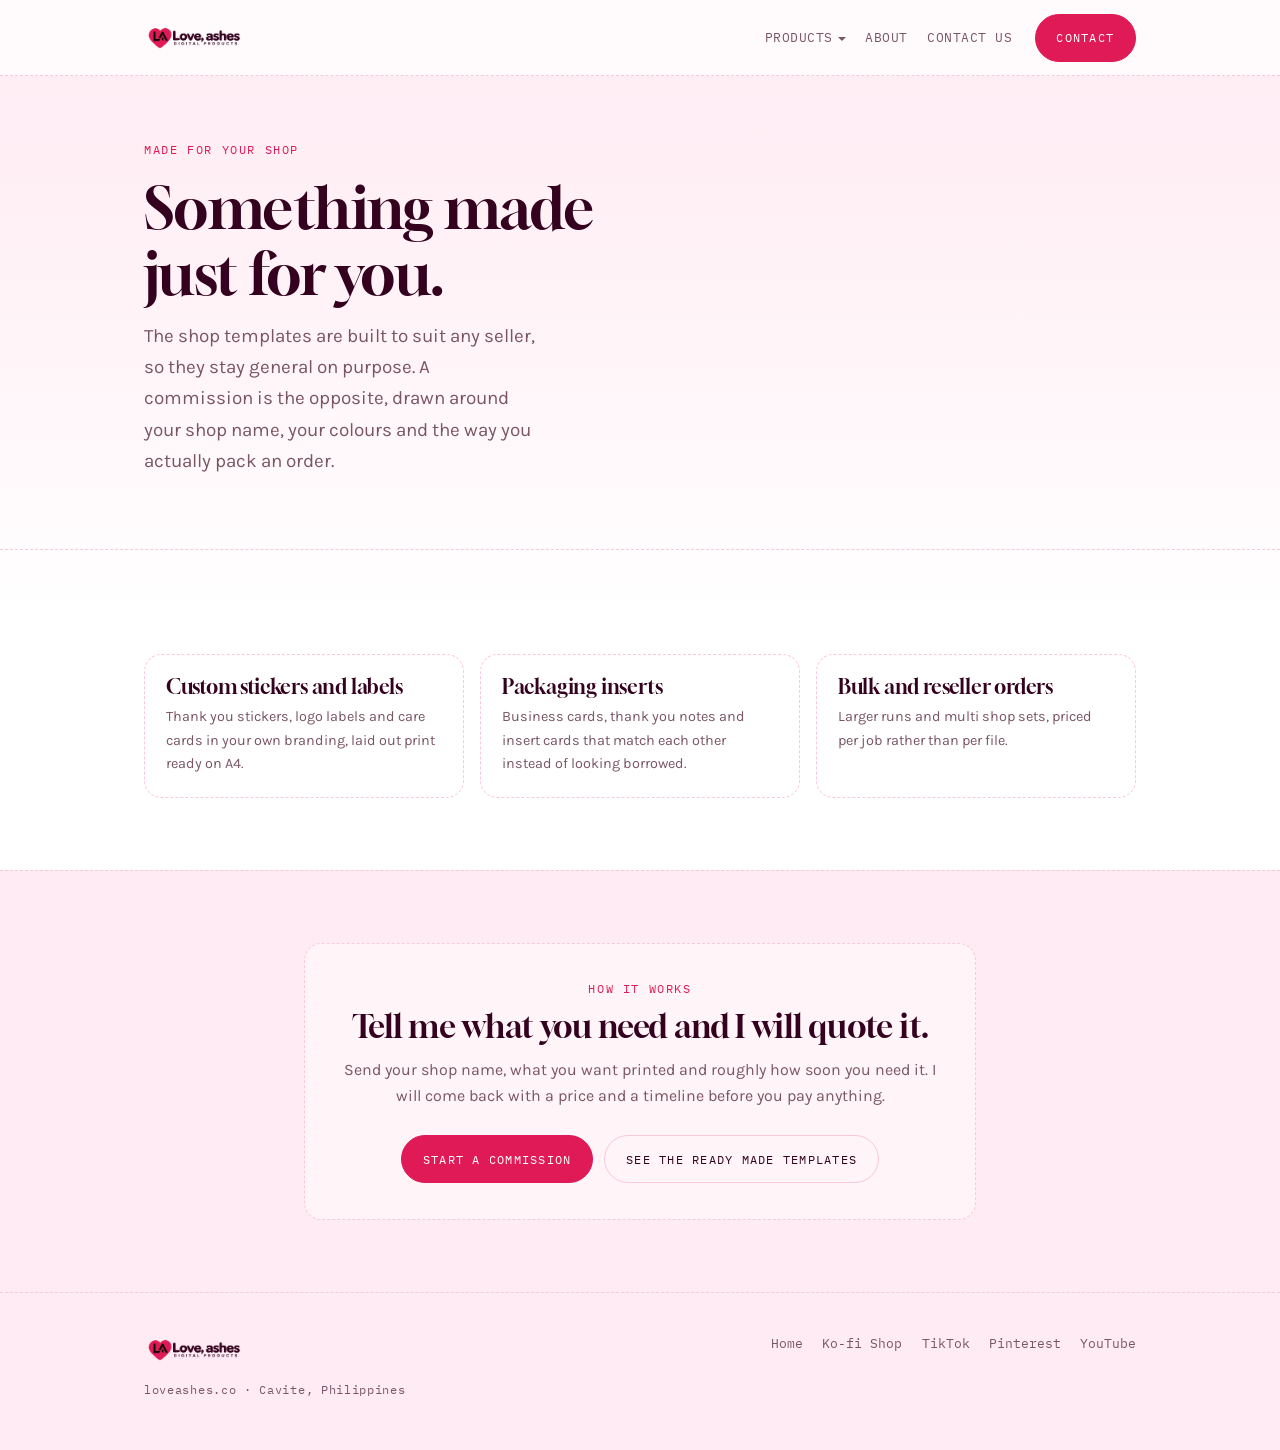
==== commissions.html @ 55d274c1 "Add product sections, mobile menu and PayPal; drop free sample offers Nav: Products becomes a dropdo" ====
<!doctype html>
<html lang="en">
<head>
<meta charset="utf-8">
<meta name="viewport" content="width=device-width, initial-scale=1, viewport-fit=cover">
<title>Commissions &middot; Love, Ashes</title>
<meta name="description" content="Custom printable templates made to order: your own stickers, labels, cards and packaging inserts.">
<link rel="stylesheet" href="https://fonts.googleapis.com/css2?family=Gloock&family=Karla:ital,wght@0,400;0,500;0,700;1,400&family=IBM+Plex+Mono:wght@400;500&display=swap">
<link rel="stylesheet" href="styles.css">
<style>
:root{padding-top:env(safe-area-inset-top,0px);padding-bottom:env(safe-area-inset-bottom,0px)}
[hidden]{display:none!important}
.note{
  border:1.5px dashed var(--cut);border-radius:1.1rem;background:var(--wash);
  padding:clamp(1.4rem,4vw,2.2rem);max-width:42rem;margin:0 auto;text-align:center;
}
.linkcards{display:grid;grid-template-columns:repeat(auto-fit,minmax(14rem,1fr));gap:1rem;margin-top:2rem}
.linkcard{
  display:block;text-decoration:none;padding:1.3rem;
  border:1.5px dashed var(--cut);border-radius:1.1rem;background:var(--card);
  transition:transform .25s ease,box-shadow .25s ease,border-color .25s ease;
}
.linkcard:hover{transform:translateY(-4px);box-shadow:var(--lift);border-color:var(--rose)}
.linkcard h3{font-size:1.25rem;margin-bottom:.4rem}
.linkcard p{color:var(--ink-soft);font-size:.9rem}
</style>
</head>
<body>


<nav>
  <div class="wrap navin">
    <a class="mark" href="index.html">
      <img src="img/logo.webp" alt="Love, ashes. Digital products." width="2000" height="667">
    </a>
    <div class="navlinks">
      <span class="hasmenu">
        <a href="products.html" aria-haspopup="true">Products<span class="caret" aria-hidden="true"></span></a>
        <span class="menu">
          <a href="products.html">Digital Products</a>
          <a href="keychains.html">Keychains</a>
          <a href="tiktok-finds.html">TikTok Finds</a>
          <a href="commissions.html">Commissions</a>
        </span>
      </span>
      <a href="index.html#about">About</a>
      <a href="contact.html">Contact us</a>
    </div>
    <a class="btn" href="contact.html">Contact</a>
    <button class="burger" type="button" aria-expanded="false" aria-controls="mobilemenu">
      <span class="bars" aria-hidden="true"></span>
      <span class="vh">Menu</span>
    </button>
  </div>
  <div class="mobilemenu" id="mobilemenu" hidden>
    <div class="wrap mm-in">
      <p class="mm-label">Products</p>
      <a href="products.html">Digital Products</a>
      <a href="keychains.html">Keychains</a>
      <a href="tiktok-finds.html">TikTok Finds</a>
      <a href="commissions.html">Commissions</a>
      <p class="mm-label">More</p>
      <a href="index.html#about">About</a>
      <a href="contact.html">Contact us</a>
    </div>
  </div>
</nav>

<header class="hero wrap">
  <p class="spec">Made for your shop</p>
  <h1 style="font-size:clamp(2.3rem,6vw,3.6rem);margin-block:1rem .9rem;max-width:17ch">Something made just for you.</h1>
  <p class="lede">The shop templates are built to suit any seller, so they stay general on purpose. A commission is the opposite, drawn around your shop name, your colours and the way you actually pack an order.</p>
</header>

<section class="band">
  <div class="wrap">
    <div class="linkcards">
      <div class="linkcard" style="cursor:default">
        <h3>Custom stickers and labels</h3>
        <p>Thank you stickers, logo labels and care cards in your own branding, laid out print ready on A4.</p>
      </div>
      <div class="linkcard" style="cursor:default">
        <h3>Packaging inserts</h3>
        <p>Business cards, thank you notes and insert cards that match each other instead of looking borrowed.</p>
      </div>
      <div class="linkcard" style="cursor:default">
        <h3>Bulk and reseller orders</h3>
        <p>Larger runs and multi shop sets, priced per job rather than per file.</p>
      </div>
    </div>
  </div>
</section>

<section class="band tint">
  <div class="wrap">
    <div class="note">
      <p class="spec">How it works</p>
      <h2 style="font-size:clamp(1.5rem,3.4vw,2rem);margin-block:.6rem .8rem">Tell me what you need and I will quote it.</h2>
      <p style="color:var(--ink-soft)">Send your shop name, what you want printed and roughly how soon you need it. I will come back with a price and a timeline before you pay anything.</p>
      <div class="btn-row" style="justify-content:center">
        <a class="btn" href="contact.html">Start a commission</a>
        <a class="btn ghost" href="products.html">See the ready made templates</a>
      </div>
    </div>
  </div>
</section>

<footer>
  <div class="wrap foot">
    <div>
      <a class="mark" href="index.html" style="margin-bottom:.6rem">
        <img src="img/logo.webp" alt="Love, ashes. Digital products." width="2000" height="667">
      </a>
      <br>
      <small>loveashes.co &middot; Cavite, Philippines</small>
    </div>
    <div class="foot-links">
      <a href="index.html">Home</a>
      <a href="https://ko-fi.com/ashesbm">Ko-fi Shop</a>
      <a href="https://www.tiktok.com/@loveashes.co">TikTok</a>
      <a href="https://ph.pinterest.com/ashesavayah/">Pinterest</a>
      <a href="https://www.youtube.com/@Ashesavayah">YouTube</a>
    </div>
  </div>
</footer>

<script>
/* Mobile menu toggle: opens the sheet, closes it on a link, on Escape, on an
   outside tap, and when the viewport grows past the breakpoint where the real
   nav links come back. */
(function(){
  var b=document.querySelector('.burger'), m=document.getElementById('mobilemenu');
  if(!b||!m)return;
  function set(open){b.setAttribute('aria-expanded',open?'true':'false');m.hidden=!open;}
  b.addEventListener('click',function(e){e.stopPropagation();set(m.hidden);});
  m.addEventListener('click',function(e){if(e.target.closest('a'))set(false);});
  document.addEventListener('click',function(e){
    if(!m.hidden&&!m.contains(e.target)&&!b.contains(e.target))set(false);
  });
  document.addEventListener('keydown',function(e){
    if(e.key==='Escape'&&!m.hidden){set(false);b.focus();}
  });
  var mq=window.matchMedia('(min-width:901px)');
  function sync(){if(mq.matches&&!m.hidden)set(false);}
  if(mq.addEventListener)mq.addEventListener('change',sync);else if(mq.addListener)mq.addListener(sync);
  /* belt and braces: some browsers throttle matchMedia in background tabs, and
     the sheet must never be left flagged open once the real nav links return */
  window.addEventListener('resize',sync,{passive:true});
  window.addEventListener('pageshow',sync);
})();
</script>

</body>
</html>
---- styles.css ----
/* Layout: a print shop proof sheet on white. Dashed die-cut lines carry the
   structure; real product sheets sit as cut-out cards on soft pink stock. */
:root{
  /* Sampled from the logo: heart #E01A56, wordmark plum #34021E. */
  --paper:#FFFFFF;
  --blush:#FFEBF3;
  --wash:#FFF4F8;
  --card:#FFFFFF;
  --ink:#34021E;
  --ink-soft:#7A5566;
  --rose:#E01A56;
  --rose-soft:#F79FBC;
  --cut:#FAC8DB;
  --lift:0 10px 30px rgba(224,26,86,.12);
  color-scheme:light;

  --display:"Gloock",Georgia,"Times New Roman",serif;
  --body:"Karla","Helvetica Neue",Arial,sans-serif;
  --spec:"IBM Plex Mono",ui-monospace,"Courier New",monospace;
}
/* This brand commits to one look: white paper and soft pink. The page stays
   light even when the viewer's device is set to dark mode, so every colour is
   declared above and no dark overrides exist. */

*{box-sizing:border-box}
body{
  margin:0;
  /* pink wash down the top of the page, settling into white */
  background:var(--paper);
  background-image:linear-gradient(180deg,var(--blush) 0%,var(--wash) 34%,var(--paper) 62%);
  background-repeat:no-repeat;
  background-size:100% 62rem;
  color:var(--ink);
  font-family:var(--body);
  font-size:1rem;
  line-height:1.65;
  -webkit-font-smoothing:antialiased;
}
body::before{
  content:"";position:fixed;inset:0 0 auto;
  height:env(safe-area-inset-top,0px);z-index:12;background:var(--blush);
}
.wrap{
  max-width:64rem;margin:0 auto;
  padding-left:max(16px,env(safe-area-inset-left,0px));
  padding-right:max(16px,env(safe-area-inset-right,0px));
}
h1,h2,h3{font-family:var(--display);font-weight:400;text-wrap:balance;margin:0;line-height:1.14;letter-spacing:-.01em}
p{margin:0}
a{color:inherit}
img{display:block;max-width:100%}

nav{
  --navpad:.85rem;
  position:sticky;top:env(safe-area-inset-top,0px);z-index:11;
  /* translucent so the pink wash shows through at the top of the page */
  background:rgba(255,255,255,.78);
  -webkit-backdrop-filter:blur(12px);
  backdrop-filter:blur(12px);
  border-bottom:1px dashed var(--cut);
}
/* logo takes the left, everything else packs against the right edge, so the
   links sit beside the Shop button instead of floating in the middle */
.navin{display:flex;align-items:center;justify-content:flex-start;gap:1.4rem;padding-block:var(--navpad)}
.navin>.mark{margin-right:auto}
.mark{display:inline-flex;align-items:center;text-decoration:none;min-width:0}
.mark img{height:2.1rem;width:auto;max-width:min(62vw,15rem)}
@media (max-width:420px){.mark img{height:1.75rem}}
.navlinks{display:flex;align-self:stretch;align-items:center;gap:1.2rem;font-size:.8rem;letter-spacing:.04em;text-transform:uppercase;font-family:var(--spec)}
.navlinks a{text-decoration:none;color:var(--ink-soft);white-space:nowrap}
.navlinks a:hover{color:var(--rose)}
@media (max-width:900px){.navlinks{display:none}}

.spec{font-family:var(--spec);font-size:.72rem;letter-spacing:.14em;text-transform:uppercase;color:var(--rose)}

/* ---- hero ---- */
.hero{padding-block:clamp(2.5rem,7vw,4rem) clamp(2.5rem,7vw,4.5rem)}
/* minmax(0,...) is load bearing: the stack's children are absolutely positioned,
   so it has no intrinsic width, and a bare fr track lets the headline steal the
   whole row and collapse the image column to nothing. */
.hero-grid{
  display:grid;
  grid-template-columns:minmax(0,1.05fr) minmax(0,.95fr);
  gap:clamp(2rem,5vw,3.5rem);align-items:center;
}
@media (max-width:860px){.hero-grid{grid-template-columns:minmax(0,1fr)}}
.hero h1{font-size:clamp(2.5rem,7vw,4.3rem);margin-block:1rem .9rem}
/* the top margin only exists to clear the small label above the headline,
   so drop it when the headline is the first thing in the hero */
.hero h1:first-child{margin-top:0}
.hero h1 em{font-style:italic;color:var(--rose)}
.lede{font-size:clamp(1.02rem,1.9vw,1.18rem);color:var(--ink-soft);max-width:36ch}

/* trust strip */
.trust{
  display:flex;flex-wrap:wrap;gap:.5rem 1.4rem;margin-top:1.7rem;
  padding-top:1.2rem;border-top:1px dashed var(--cut);
  font-family:var(--spec);font-size:.7rem;letter-spacing:.1em;text-transform:uppercase;
  color:var(--ink-soft);
}
.trust span{display:inline-flex;align-items:center;gap:.45rem}
.trust span::before{content:"";width:.4rem;height:.4rem;border-radius:50%;background:var(--rose);flex:none}

/* stacked product shots */
/* width:100% is required. Every child is absolutely positioned, so without an
   explicit width this box has no content to size from and collapses to zero
   (auto margins would also stop it stretching to the grid track). */
.stack{position:relative;width:100%;aspect-ratio:1/1.02}
.stack figure{
  position:absolute;margin:0;width:56%;border-radius:.9rem;overflow:hidden;
  border:1.5px dashed var(--cut);background:var(--blush);box-shadow:var(--lift);
}
.stack figure img{width:100%;height:auto;aspect-ratio:480/679;object-fit:cover}
.stack .s1{left:0;top:2%;transform:rotate(-6deg);z-index:1}
.stack .s2{right:0;top:0;transform:rotate(5deg);z-index:2}
.stack .s3{left:22%;bottom:0;transform:rotate(-1.5deg);z-index:3}
.stack-cap{
  position:absolute;left:0;right:0;bottom:-1.9rem;text-align:center;
  font-family:var(--spec);font-size:.68rem;letter-spacing:.1em;text-transform:uppercase;
  color:var(--ink-soft);
}
@media (max-width:560px){
  .stack{aspect-ratio:auto;display:grid;grid-template-columns:repeat(3,1fr);gap:.6rem}
  .stack figure{position:static;width:auto;transform:none;box-shadow:none}
  .stack-cap{position:static;margin-top:.8rem}
}

.btn{
  display:inline-flex;align-items:center;gap:.5rem;
  font-family:var(--spec);font-size:.78rem;letter-spacing:.1em;text-transform:uppercase;
  text-decoration:none;padding:.8rem 1.3rem;border-radius:2rem;
  background:var(--rose);color:#FFFFFF;border:1.5px solid var(--rose);
  transition:transform .14s ease,opacity .14s ease;
}
.btn:hover{transform:translateY(-1px);opacity:.88}
.btn.ghost{background:transparent;color:var(--ink);border-color:var(--cut)}
.btn.ghost:hover{background:var(--blush);border-color:var(--rose);opacity:1}
.btn-row{display:flex;flex-wrap:wrap;gap:.7rem;margin-top:1.6rem}
.btn:focus-visible,button:focus-visible,a:focus-visible{outline:2px solid var(--rose);outline-offset:3px}

.band{border-top:1px dashed var(--cut);padding-block:clamp(2.75rem,7vw,4.5rem)}
.band.tint{background:var(--blush)}
.band-head{max-width:46ch;margin-bottom:2.25rem}
.band-head h2{font-size:clamp(1.8rem,4.2vw,2.7rem);margin-block:.7rem .7rem}
.band-head p{color:var(--ink-soft)}

/* ---- product cards ---- */
.grid{display:grid;grid-template-columns:repeat(auto-fit,minmax(16rem,1fr));gap:1.4rem}
.item{position:relative;min-width:0;background:var(--card);border:1.5px dashed var(--cut);border-radius:1.1rem;overflow:hidden;display:flex;flex-direction:column}
.item.pick{border-style:solid;border-color:var(--rose);border-width:2px}
.shotwrap{background:var(--blush);border-bottom:1px dashed var(--cut)}
.shotwrap img{width:100%;height:auto;aspect-ratio:480/679;object-fit:cover;max-width:100%}
.item-body{padding:1.15rem 1.25rem 1.35rem;display:flex;flex-direction:column;gap:.45rem;flex:1}
.item h4{font-family:var(--display);font-weight:400;font-size:1.2rem;margin:0;line-height:1.2}
.item p{font-size:.88rem;color:var(--ink-soft);flex:1}
.item .price{font-family:var(--spec);font-size:1rem;font-weight:500;color:var(--rose);font-variant-numeric:tabular-nums}
.item .tags{font-family:var(--spec);font-size:.67rem;letter-spacing:.1em;text-transform:uppercase;color:var(--ink-soft)}
.flag{position:absolute;top:.9rem;right:.9rem;z-index:2;background:var(--rose);color:#FFFFFF;font-family:var(--spec);font-size:.62rem;letter-spacing:.12em;text-transform:uppercase;padding:.25rem .65rem;border-radius:1rem}

/* ---- bundle ---- */
.bundle{border:2px solid var(--rose);border-radius:1.2rem;background:var(--card);padding:clamp(1.5rem,4vw,2.5rem);display:grid;grid-template-columns:1fr auto;gap:2rem;align-items:center}
@media (max-width:760px){.bundle{grid-template-columns:1fr}}
.bundle h2{font-size:clamp(1.7rem,4vw,2.4rem);margin-bottom:.6rem}
.bundle ul{margin:.9rem 0 0;padding-left:1.1rem;color:var(--ink-soft);font-size:.92rem;columns:2;column-gap:1.6rem}
@media (max-width:520px){.bundle ul{columns:1}}
.bundle li{margin-bottom:.2rem;break-inside:avoid}
.bundle-price{text-align:right}
@media (max-width:760px){.bundle-price{text-align:left}}
.bundle-price .was{font-family:var(--spec);font-size:.85rem;color:var(--ink-soft);text-decoration:line-through;display:block}
.bundle-price .now{font-family:var(--display);font-size:clamp(2.6rem,7vw,3.6rem);color:var(--rose);line-height:1}

/* ---- spec sheet ---- */
.specsheet{border:1.5px dashed var(--cut);border-radius:1rem;background:var(--card);padding:1.5rem;font-family:var(--spec);font-size:.86rem}
.specsheet dl{display:grid;grid-template-columns:auto 1fr;gap:.55rem 1.4rem;margin:0}
.specsheet dt{color:var(--rose);letter-spacing:.08em;text-transform:uppercase;font-size:.7rem;align-self:center}
.specsheet dd{margin:0;font-variant-numeric:tabular-nums;color:var(--ink-soft)}
@media (max-width:460px){.specsheet dl{grid-template-columns:1fr}.specsheet dd{margin-bottom:.5rem}}

/* ---- about ---- */
.about{display:grid;grid-template-columns:.7fr 1.3fr;gap:clamp(1.75rem,5vw,3.5rem);align-items:center}
@media (max-width:760px){.about{grid-template-columns:1fr}}
.portrait{border-radius:1.1rem;overflow:hidden;border:1.5px dashed var(--cut);background:var(--blush);max-width:14rem}
.portrait img{width:100%;height:auto;aspect-ratio:1;object-fit:cover}
.about p{color:var(--ink-soft);margin-bottom:1rem;max-width:56ch}
.about h2{font-size:clamp(1.7rem,4vw,2.4rem);margin-block:.6rem 1rem}
.quote{font-family:var(--display);font-size:1.18rem;line-height:1.45;color:var(--ink);border-left:2px solid var(--rose);padding-left:1.1rem;margin-bottom:0}

/* ---- contact ---- */
.contact{text-align:center;max-width:40rem;margin-inline:auto}
.contact h2{font-size:clamp(2rem,5vw,3rem);margin-block:.8rem 1rem}
.contact>p{color:var(--ink-soft)}
.contact .btn-row{justify-content:center;margin-top:2rem}
.contact-fields{display:flex;flex-direction:column;align-items:center;gap:.7rem;margin-top:1.8rem}
.field{display:flex;flex-wrap:wrap;gap:.6rem;align-items:center;justify-content:center}
.field-label{
  font-family:var(--spec);font-size:.67rem;letter-spacing:.12em;text-transform:uppercase;
  color:var(--rose);min-width:4rem;text-align:right;
}
@media (max-width:440px){.field-label{min-width:0;text-align:center;width:100%}}
.field-note{font-family:var(--spec);font-size:.72rem;color:var(--ink-soft);margin-top:.4rem}
.mailbox{font-family:var(--spec);font-size:.9rem;background:var(--card);border:1.5px dashed var(--cut);border-radius:.6rem;padding:.65rem .9rem;user-select:all;word-break:break-all;min-width:0}

footer{border-top:1px dashed var(--cut);padding-block:2.5rem 3rem;background:var(--blush)}
.foot{display:flex;flex-wrap:wrap;gap:1.5rem;justify-content:space-between;align-items:flex-start}
.foot-links{display:flex;flex-wrap:wrap;gap:1.2rem;font-family:var(--spec);font-size:.8rem}
.foot-links a{text-decoration:none;color:var(--ink-soft)}
.foot-links a:hover{color:var(--rose)}
.foot small{color:var(--ink-soft);font-family:var(--spec);font-size:.72rem;letter-spacing:.06em}

/* ===== motion =====================================================
   Two kinds only. A short load sequence in the hero, and hover feedback
   on things you can click. Blocks further down reveal on scroll through
   a view() timeline, which simply does nothing in browsers that lack it,
   so no content ever depends on script to become visible. ============ */

@keyframes rise{from{opacity:0;transform:translateY(14px)}to{opacity:1;transform:none}}
@keyframes fan-l{from{opacity:0;transform:translate(26px,18px) rotate(0deg)}to{opacity:1;transform:rotate(-6deg)}}
@keyframes fan-r{from{opacity:0;transform:translate(-26px,18px) rotate(0deg)}to{opacity:1;transform:rotate(5deg)}}
@keyframes fan-c{from{opacity:0;transform:translateY(26px) rotate(0deg)}to{opacity:1;transform:rotate(-1.5deg)}}

@media (prefers-reduced-motion: no-preference){
  /* hero load sequence: fill is backwards, so once it finishes the element
     falls back to its own CSS and hover transforms still work. */
  .hero .spec,
  .hero h1,
  .hero .lede,
  .hero .btn-row,
  .hero .trust{animation:rise .55s cubic-bezier(.22,.7,.3,1) backwards}
  .hero .spec{animation-delay:.04s}
  .hero h1{animation-delay:.11s}
  .hero .lede{animation-delay:.19s}
  .hero .btn-row{animation-delay:.26s}
  .hero .trust{animation-delay:.33s}
  .stack-cap{animation:rise .5s ease .5s backwards}

  @media (min-width:561px){
    .stack .s1{animation:fan-l .7s cubic-bezier(.22,.7,.3,1) .16s backwards}
    .stack .s2{animation:fan-r .7s cubic-bezier(.22,.7,.3,1) .24s backwards}
    .stack .s3{animation:fan-c .7s cubic-bezier(.22,.7,.3,1) .32s backwards}
  }
  @media (max-width:560px){
    .stack figure{animation:rise .5s ease backwards}
    .stack .s2{animation-delay:.08s}
    .stack .s3{animation-delay:.16s}
  }

  /* scroll reveal, containers only so the cards keep their own hover transforms */
  @supports (animation-timeline: view()){
    .band-head,.grid,.product,
    .bundle,.specsheet,.about>div,.contact>*{
      animation:rise .9s linear both;
      animation-timeline:view();
      animation-range:entry 0% entry 42%;
    }
  }
}

/* hover feedback */
.navlinks a{position:relative}
.navlinks a::after{
  content:"";position:absolute;left:0;right:100%;bottom:-.3rem;height:1px;
  background:var(--rose);transition:right .25s ease;
}
.navlinks a:hover::after{right:0}

.item{transition:transform .25s ease,box-shadow .25s ease,border-color .25s ease}
.item:hover{transform:translateY(-4px);box-shadow:var(--lift);border-color:var(--rose)}
.shotwrap{overflow:hidden}
.shotwrap img{transition:transform .55s cubic-bezier(.22,.7,.3,1)}
.item:hover .shotwrap img{transform:scale(1.045)}

@media (min-width:561px){
  .stack figure{transition:transform .4s cubic-bezier(.22,.7,.3,1),box-shadow .4s ease}
  .stack:hover .s1{transform:rotate(-9deg) translate(-10px,-6px)}
  .stack:hover .s2{transform:rotate(8deg) translate(10px,-6px)}
  .stack:hover .s3{transform:rotate(-1.5deg) translateY(8px)}
}

.mailbox{transition:border-color .25s ease}
.mailbox:hover{border-color:var(--rose-soft)}

/* smooth jumps, offset so the sticky nav never covers a section heading */
html{scroll-behavior:smooth;scroll-padding-top:5.5rem}

@media (prefers-reduced-motion: reduce){
  html{scroll-behavior:auto}
  *{transition:none!important;animation:none!important}
}

/* Products dropdown. A little cut-out card that drops from the nav, same
   dashed edge and pink stock as the product sheets. Opens on hover and on
   keyboard focus, no script. */
.hasmenu{position:relative;display:inline-flex;align-self:stretch;align-items:center}
.caret{
  display:inline-block;width:0;height:0;margin-left:.34rem;vertical-align:middle;
  border-left:.26rem solid transparent;border-right:.26rem solid transparent;
  border-top:.3rem solid currentColor;transition:transform .22s ease;
}
.hasmenu:hover .caret,.hasmenu:focus-within .caret{transform:rotate(180deg)}
.menu{
  position:absolute;top:100%;left:-.85rem;z-index:3;
  margin-top:calc(var(--navpad) + .5rem);min-width:12.5rem;padding:.45rem;
  display:grid;gap:.1rem;text-transform:none;letter-spacing:0;
  font-family:var(--body);font-size:.88rem;
  background:var(--paper);border:1.5px dashed var(--cut);border-radius:.95rem;
  box-shadow:var(--lift);
  opacity:0;visibility:hidden;transform:translateY(-.4rem);
  transition:opacity .2s ease,transform .2s ease,visibility .2s;
}
/* bridges the gap so the panel survives the trip from the word to the card */
.menu::before{content:"";position:absolute;left:0;right:0;
  top:calc(-1 * (var(--navpad) + .5rem));height:calc(var(--navpad) + .5rem)}
.hasmenu:hover .menu,.hasmenu:focus-within .menu{opacity:1;visibility:visible;transform:none}
.menu a{
  display:block;padding:.5rem .7rem;border-radius:.6rem;
  color:var(--ink);text-decoration:none;white-space:nowrap;
  transition:background .18s ease,color .18s ease;
}
.menu a::after{display:none}
.menu a:hover,.menu a:focus-visible{background:var(--blush);color:var(--rose)}

/* Mobile menu. Below 900px the links row is hidden, so the same destinations
   come back as a sheet that drops out of the nav bar. */
.vh{
  position:absolute;width:1px;height:1px;margin:-1px;padding:0;overflow:hidden;
  clip:rect(0 0 0 0);clip-path:inset(50%);white-space:nowrap;border:0;
}
.burger{
  display:none;flex:none;align-items:center;justify-content:center;
  width:2.6rem;height:2.6rem;padding:0;margin-left:-.4rem;
  background:transparent;border:1.5px dashed var(--cut);border-radius:.7rem;
  color:var(--ink);cursor:pointer;transition:border-color .2s ease,background .2s ease;
}
.burger:hover{border-color:var(--rose);background:var(--blush)}
.bars{position:relative}
.bars,.bars::before,.bars::after{
  display:block;width:1.05rem;height:1.5px;border-radius:1px;
  background:currentColor;transition:transform .24s ease,opacity .18s ease;
}
.bars::before,.bars::after{content:"";position:absolute}
.bars::before{transform:translateY(-.34rem)}
.bars::after{transform:translateY(.34rem)}
.burger[aria-expanded="true"]{border-color:var(--rose);background:var(--blush);color:var(--rose)}
.burger[aria-expanded="true"] .bars{background:transparent}
.burger[aria-expanded="true"] .bars::before{transform:rotate(45deg)}
.burger[aria-expanded="true"] .bars::after{transform:rotate(-45deg)}

.mobilemenu{
  border-top:1px dashed var(--cut);
  background:var(--paper);
  box-shadow:var(--lift);
  animation:mmIn .22s cubic-bezier(.22,.7,.3,1);
  max-height:calc(100dvh - 5rem);overflow-y:auto;
}
@keyframes mmIn{from{opacity:0;transform:translateY(-.5rem)}to{opacity:1;transform:none}}
.mm-in{display:grid;gap:.1rem;padding-block:.9rem 1.2rem}
.mm-label{
  font-family:var(--spec);font-size:.68rem;letter-spacing:.14em;text-transform:uppercase;
  color:var(--rose);margin:.9rem 0 .3rem;
}
.mm-in>.mm-label:first-child{margin-top:0}
.mobilemenu a{
  display:block;padding:.62rem .7rem;border-radius:.6rem;
  color:var(--ink);text-decoration:none;font-size:1rem;
}
.mobilemenu a:hover,.mobilemenu a:focus-visible{background:var(--blush);color:var(--rose)}

@media (max-width:900px){.burger{display:inline-flex}}
/* above the breakpoint the real nav links are back, so the sheet never shows */
@media (min-width:901px){.mobilemenu{display:none!important}}

/* PayPal sits in the same dashed box as the email and number, but it is a real
   link, so it gets the rose underline the other two have no use for. */
.paylink{display:inline-block;text-decoration:none;color:var(--rose);user-select:auto}
.paylink:hover{border-color:var(--rose);text-decoration:underline;text-underline-offset:.2em}
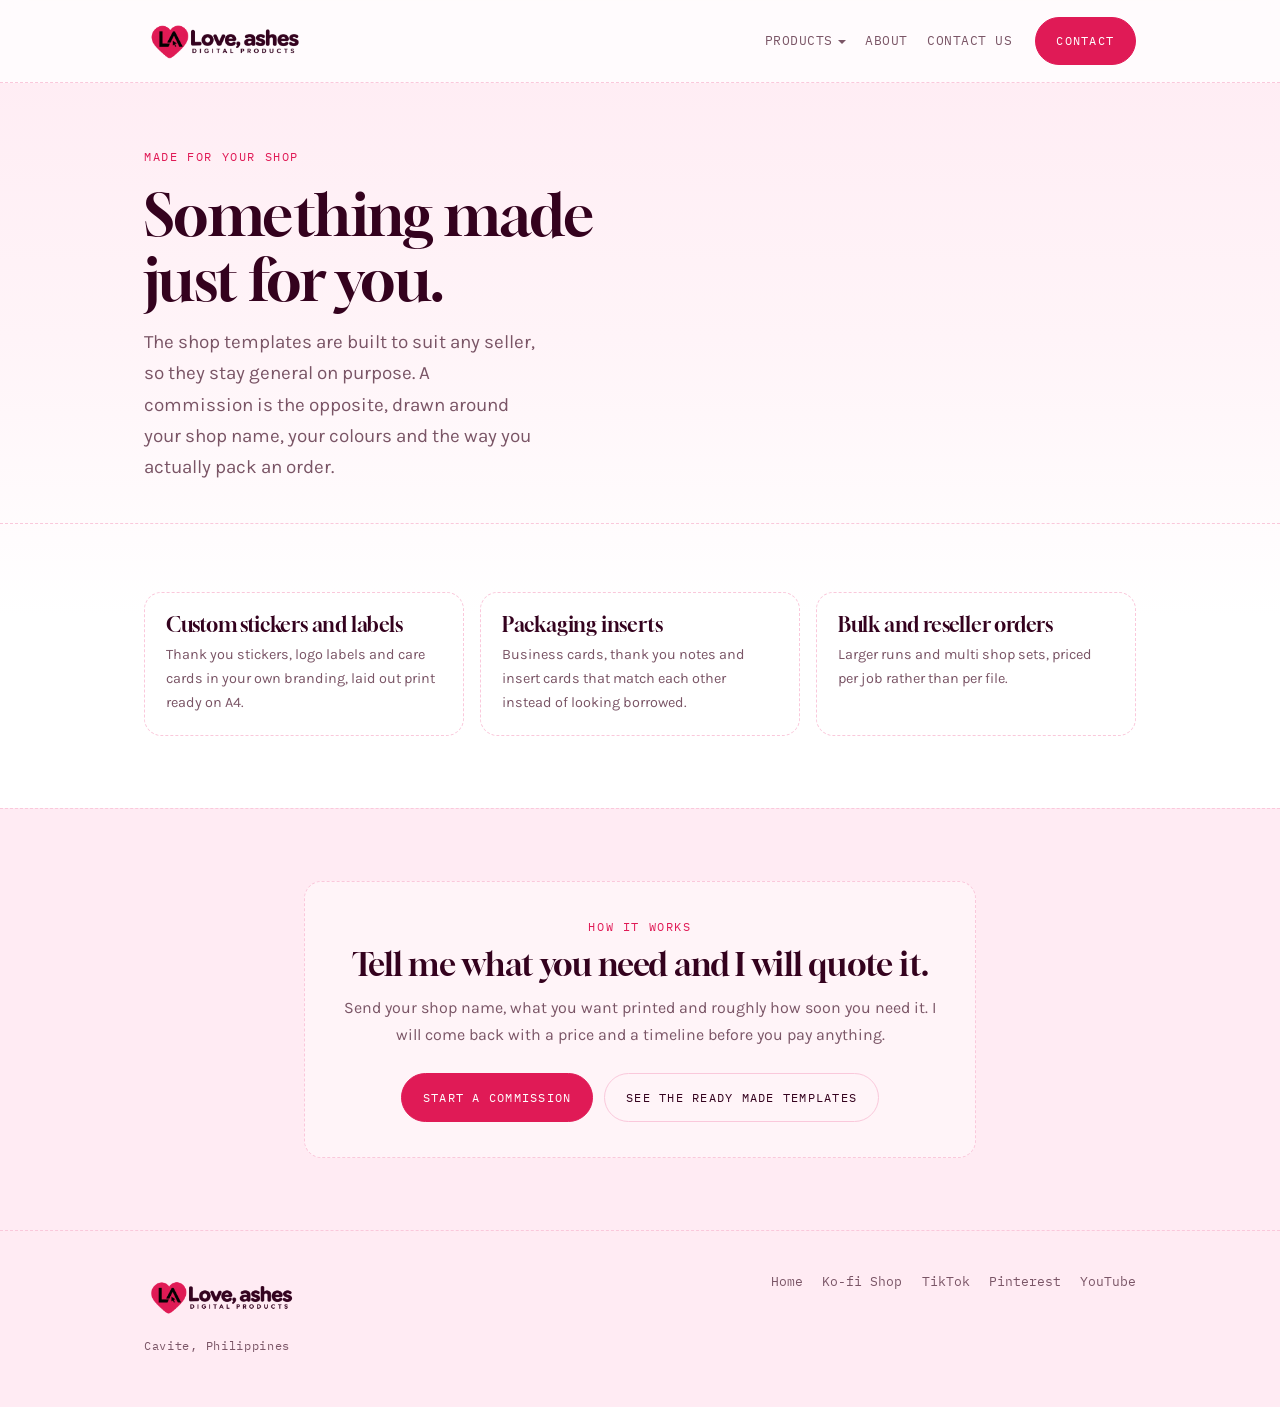
==== commit 9016385c: "Lift badges into the hero, add category filters, drop the bundle Home: move the trust badges above t" ====
--- a/commissions.html
+++ b/commissions.html
@@ -112,7 +112,7 @@
         <img src="img/logo.webp" alt="Love, ashes. Digital products." width="2000" height="667">
       </a>
       <br>
-      <small>loveashes.co &middot; Cavite, Philippines</small>
+      <small>Cavite, Philippines</small>
     </div>
     <div class="foot-links">
       <a href="index.html">Home</a>
--- a/styles.css
+++ b/styles.css
@@ -66,6 +66,11 @@
 .mark{display:inline-flex;align-items:center;text-decoration:none;min-width:0}
 .mark img{height:2.1rem;width:auto;max-width:min(62vw,15rem)}
 @media (max-width:420px){.mark img{height:1.75rem}}
+/* both wordmarks run well above the 2.1rem base size */
+.navin .mark img{height:3.4rem}
+footer .mark img{height:3.25rem}
+@media (max-width:420px){.navin .mark img{height:2.7rem}}
+@media (max-width:420px){footer .mark img{height:2.6rem}}
 .navlinks{display:flex;align-self:stretch;align-items:center;gap:1.2rem;font-size:.8rem;letter-spacing:.04em;text-transform:uppercase;font-family:var(--spec)}
 .navlinks a{text-decoration:none;color:var(--ink-soft);white-space:nowrap}
 .navlinks a:hover{color:var(--rose)}
@@ -75,6 +80,9 @@
 
 /* ---- hero ---- */
 .hero{padding-block:clamp(2.5rem,7vw,4rem) clamp(2.5rem,7vw,4.5rem)}
+/* the badge strip is a thin line of text, not a heading, so it does not need
+   the full hero inset above it: pull it up close under the nav */
+.hero:has(>.trust:first-child){padding-top:clamp(1rem,2.2vw,1.5rem)}
 /* minmax(0,...) is load bearing: the stack's children are absolutely positioned,
    so it has no intrinsic width, and a bare fr track lets the headline steal the
    whole row and collapse the image column to nothing. */
@@ -100,6 +108,13 @@
 }
 .trust span{display:inline-flex;align-items:center;gap:.45rem}
 .trust span::before{content:"";width:.4rem;height:.4rem;border-radius:50%;background:var(--rose);flex:none}
+/* when the strip leads the hero instead of closing it, the dashed rule belongs
+   underneath it and the spacing flips with it */
+.hero .trust:first-child{
+  margin-top:0;margin-bottom:1.3rem;
+  padding-top:0;padding-bottom:1.1rem;
+  border-top:0;border-bottom:1px dashed var(--cut);
+}
 
 /* stacked product shots */
 /* width:100% is required. Every child is absolutely positioned, so without an
@@ -139,12 +154,28 @@
 .btn:focus-visible,button:focus-visible,a:focus-visible{outline:2px solid var(--rose);outline-offset:3px}
 
 .band{border-top:1px dashed var(--cut);padding-block:clamp(2.75rem,7vw,4.5rem)}
+/* a hero's bottom inset and the next band's top inset stacked to ~144px of
+   empty page, which pushed the first thing in the band below the fold. The
+   dashed rule between them already does the separating, so halve the junction. */
+.hero:has(+ .band){padding-bottom:clamp(1.75rem,3.5vw,2.5rem)}
+.hero + .band{padding-top:clamp(1.5rem,3vw,2.25rem)}
 .band.tint{background:var(--blush)}
 .band-head{max-width:46ch;margin-bottom:2.25rem}
 .band-head h2{font-size:clamp(1.8rem,4.2vw,2.7rem);margin-block:.7rem .7rem}
 .band-head p{color:var(--ink-soft)}
 
 /* ---- product cards ---- */
+/* category header: names the group of cards under it, with a dashed rule
+   running out to the right so it reads as a divider rather than a heading */
+.cat{display:flex;flex-wrap:wrap;align-items:baseline;gap:.5rem .9rem;margin-bottom:1.3rem}
+.cat h3{font-size:clamp(1.15rem,2.4vw,1.45rem)}
+.cat span{
+  font-family:var(--spec);font-size:.68rem;letter-spacing:.12em;text-transform:uppercase;
+  color:var(--ink-soft);
+}
+.cat::after{content:"";flex:1 1 4rem;height:1px;background:var(--cut);
+  background-image:repeating-linear-gradient(90deg,var(--cut) 0 6px,transparent 6px 11px);
+  background-color:transparent;align-self:center;min-width:2rem}
 .grid{display:grid;grid-template-columns:repeat(auto-fit,minmax(16rem,1fr));gap:1.4rem}
 .item{position:relative;min-width:0;background:var(--card);border:1.5px dashed var(--cut);border-radius:1.1rem;overflow:hidden;display:flex;flex-direction:column}
 .item.pick{border-style:solid;border-color:var(--rose);border-width:2px}
@@ -157,17 +188,6 @@
 .item .tags{font-family:var(--spec);font-size:.67rem;letter-spacing:.1em;text-transform:uppercase;color:var(--ink-soft)}
 .flag{position:absolute;top:.9rem;right:.9rem;z-index:2;background:var(--rose);color:#FFFFFF;font-family:var(--spec);font-size:.62rem;letter-spacing:.12em;text-transform:uppercase;padding:.25rem .65rem;border-radius:1rem}
 
-/* ---- bundle ---- */
-.bundle{border:2px solid var(--rose);border-radius:1.2rem;background:var(--card);padding:clamp(1.5rem,4vw,2.5rem);display:grid;grid-template-columns:1fr auto;gap:2rem;align-items:center}
-@media (max-width:760px){.bundle{grid-template-columns:1fr}}
-.bundle h2{font-size:clamp(1.7rem,4vw,2.4rem);margin-bottom:.6rem}
-.bundle ul{margin:.9rem 0 0;padding-left:1.1rem;color:var(--ink-soft);font-size:.92rem;columns:2;column-gap:1.6rem}
-@media (max-width:520px){.bundle ul{columns:1}}
-.bundle li{margin-bottom:.2rem;break-inside:avoid}
-.bundle-price{text-align:right}
-@media (max-width:760px){.bundle-price{text-align:left}}
-.bundle-price .was{font-family:var(--spec);font-size:.85rem;color:var(--ink-soft);text-decoration:line-through;display:block}
-.bundle-price .now{font-family:var(--display);font-size:clamp(2.6rem,7vw,3.6rem);color:var(--rose);line-height:1}
 
 /* ---- spec sheet ---- */
 .specsheet{border:1.5px dashed var(--cut);border-radius:1rem;background:var(--card);padding:1.5rem;font-family:var(--spec);font-size:.86rem}
@@ -231,6 +251,7 @@
   .hero .lede{animation-delay:.19s}
   .hero .btn-row{animation-delay:.26s}
   .hero .trust{animation-delay:.33s}
+  .hero .trust:first-child{animation-delay:.04s}
   .stack-cap{animation:rise .5s ease .5s backwards}
 
   @media (min-width:561px){
@@ -247,7 +268,7 @@
   /* scroll reveal, containers only so the cards keep their own hover transforms */
   @supports (animation-timeline: view()){
     .band-head,.grid,.product,
-    .bundle,.specsheet,.about>div,.contact>*{
+    .specsheet,.about>div,.contact>*{
       animation:rise .9s linear both;
       animation-timeline:view();
       animation-range:entry 0% entry 42%;
@@ -280,7 +301,7 @@
 .mailbox:hover{border-color:var(--rose-soft)}
 
 /* smooth jumps, offset so the sticky nav never covers a section heading */
-html{scroll-behavior:smooth;scroll-padding-top:5.5rem}
+html{scroll-behavior:smooth;scroll-padding-top:6.25rem}
 
 @media (prefers-reduced-motion: reduce){
   html{scroll-behavior:auto}
